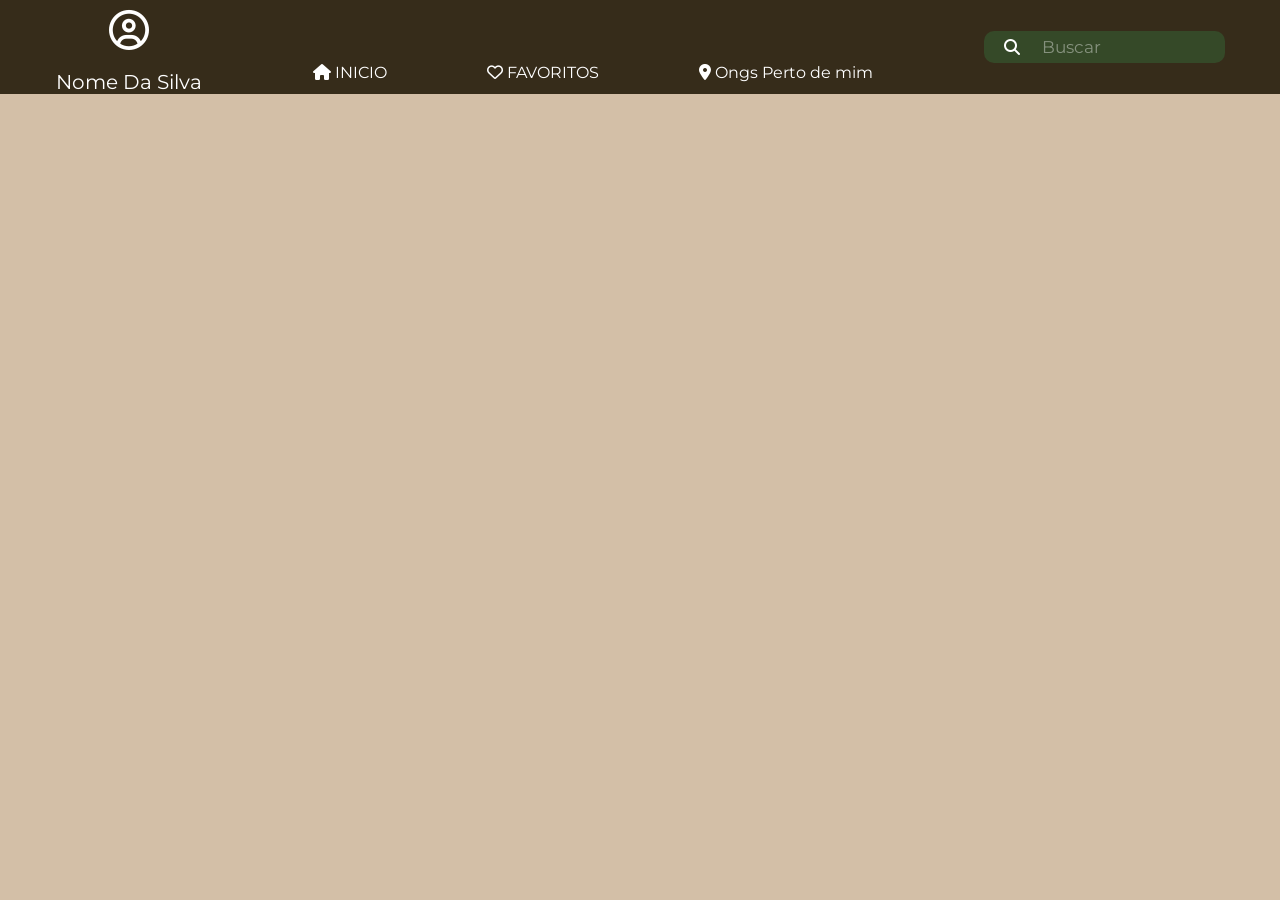
==== Pagina2.html @ 79a98afa ":construction: Feat: Criado a pagina 2 , referenciado e criado o cabecalho" ====
<!DOCTYPE html>
<html lang="Pt-br">
<head>
    <meta charset="UTF-8">
    <meta name="viewport" content="width=device-width, initial-scale=1.0">
    <title>PetMatch</title>
    <link rel="stylesheet" href="style.css">
    <link rel="stylesheet" href="https://cdnjs.cloudflare.com/ajax/libs/font-awesome/6.4.2/css/all.min.css">
   
</head>

<body>
    <header>

        <div class="cabecalho">
            <div class="usuario">
            <i class="fa-regular fa-circle-user"></i>
            <P>Nome Da Silva</P>
            </div>
            <nav>
                <div class="inicio">
                    <i class="fa-solid fa-house"></i>
                    <a href="#">INICIO</a>
                </div>

                <div class="entrar" id="link-entrar" >
                    <i class="fa-regular fa-heart"></i>
                    <a href="#">FAVORITOS</a>
                </div>

                <div class="cadastrar" id="link-cadastrar">
                  <i class="fa-solid fa-location-dot"></i>
                    <a href="#">Ongs Perto de mim</a>
                </div>

            </nav>
            <section class="buscar">
                <i class="fa-solid fa-magnifying-glass"></i>
                <input type="text" name="Busca" id="" placeholder="Buscar">
            </section>
        </div>
    </header>
</body>
</html>
---- style.css ----
@import url('https://fonts.googleapis.com/css2?family=Montserrat:ital,wght@0,100..900;1,100..900&display=swap');
*{
text-decoration: none;
font-family: 'Montserrat', sans-serif;
}

html, body {
  scrollbar-width: none;       /* Firefox */
  -ms-overflow-style: none;    /* IE e Edge antigo */
}

html::-webkit-scrollbar,
body::-webkit-scrollbar {
  display: none;               /* Chrome, Edge, Safari e Opera */
}

body{
    margin:0;
    background-color: #D3BFA7;
    scrollbar-width: none;  
  -ms-overflow-style: none; 
}

/* 1. Trava o scroll da página quando o modal estiver ativo */
body.travar-scroll {
  overflow: hidden;
}

body::-webkit-scrollbar{
  display:none;
}


.cabecalho{
    display: flex;
    align-items: center;
    justify-content: space-around;
    background-color: #362C1A;
    width:100%;
    height:94px;
   
    
}

.cabecalho > nav{
    display:flex;
    justify-content: space-around;
    align-items: center;
    gap:100px;
    color:White;
    margin-top:50px;


}
nav a:hover {
  border-bottom: 2px solid #ffffff; /* cor da linha ao passar o mouse */
    transform: translateY(-5px);
}

a {
   display: inline-block;
  color: white;
  

}

.buscar > input{
   border:none;
   background-color: transparent;
   width:161px;
   height:30px;
   outline: none;
   caret-color: white;
   caret-shape: bar;
 color:white;
 font-size:15Px;
   

}

.buscar > input::placeholder {
    color: rgba(255, 255, 255, 0.4);
    font-size: 17px;
    z-index: 0;
   
}

.buscar{
    background:  rgba(52, 127, 66, 0.35);
    border-radius:10px;
    display:flex;
    align-items: center;
    justify-content: flex-start;
    padding:0 20px;
    gap:20px;
}
.buscar > i{
    color:white;
}

.corpo1 h1{
    display:flex;
    flex-direction: column;
    align-items: center;
    justify-content: space-around;
    color:#1A3627;
    font-size:40px;
    opacity: 0;
     animation: surgindo 1.0s ease-out forwards;
}

.banner{
    color:white;
   background-image:linear-gradient(rgba(0, 0, 0, 0.6), rgba(0, 0, 0, 0.6)),
   url(./img/banner.svg);
   background-size: cover;
  background-position: center;
  background-repeat: no-repeat;
  height:479px;
  display:flex;
  flex-direction:column;
  align-items:flex-start;
 padding:80px;
 gap:30px;
opacity: 0;
  animation: surgindo2 1.5s ease-out 0.8s forwards;
}
.banner p{
 font-size:25px;
 width:40%;
 font-weight:bold;
 opacity: 0;
   animation: surgindo 1.0s ease-out 2.3s forwards;

}
.banner h2{
    font-size:50px;
    font-weight:bold;
    margin-top:-25px;
    margin-left: 73px;
    opacity: 0;
    animation: surgindo 1.0s ease-out 1.6s forwards;
}
 
.txt1{
    display:flex;
    flex-direction:column;
    align-items:center;
    justify-content: space-between;
    padding:20px;
    margin-top:100px;
     animation: surgindo 1.0s ease-out forwards;
     opacity: 0;
 animation: surgirScroll linear both;
  animation-timeline: view();
  animation-range: entry 10% cover 30%;
  
}


.txt1>h2{
    font-size:40px;
      color:#1A3627;
       font-weight: bold;
       
}

.txt1>p{
    font-size:25px;
    color:#1A3627;
    width:900px;
    text-align: center;
    font-weight: bold;
}

.titulo{
    color:#1A3627;
    font-size:25px;
    display:flex;
    align-items: center;
    justify-content: center;
    gap:30px;
    margin-top:150px;
}

.card1{
    display:flex;
    flex-direction: column;
    align-items: center;
    justify-content:center;
    background-color:rgba(26, 54, 39, 1);
    width:233px;
    height:322px;
    padding:30px;
    border-radius:30px;
    color:White;
    font-weight: bold;
    font-size:15px;
}
.cards{
    display:flex;
    justify-content: space-around;
    align-items:center;
    margin-top: 100px;
  margin:50px 170px;
}

.fundo{
    margin-top:-100px;
     background-image: url(./img/fundo.jpg);
     background-size: contain;
  background-color: #D3BFA7;
 background-repeat: repeat;
 height:1300px;
}


.Entrar{
  display:flex;
  flex-direction: column;
  align-items: center;
  padding:20px;
  opacity: 0;
  visibility: hidden;
  pointer-events: none;
  position:fixed;
  inset:0;
  z-index: 10;
  transition: opacity 0.3s ease, visibility 0.3s ease;
}
.Cadastrar{
  display:flex;
  flex-direction: column;
  align-items: center;
  padding:20px;
  opacity: 0;
  visibility: hidden;
  pointer-events: none;
  position:fixed;
  inset:0;
  z-index: 10;
  transition: opacity 0.3s ease, visibility 0.3s ease;
}


.Entrar.ativo{
  opacity: 1;
  visibility: visible;
  pointer-events: auto;

}
.Cadastrar.ativo{
  opacity: 1;
  visibility: visible;
  pointer-events: auto;

}

.popup1{
  background-color:#F7FFFE;
  width:517px;
  height:800px;
  position:fixed;
  z-index: 10;
  border-radius:20px;
  display:flex;
  flex-direction: column;
  justify-content: space-between;
  align-items:center;
  padding:20px;
  margin-top:50px;
  transform: scale(0.9);
  transition: transform 0.3s ease;
  position: relative; /* Mantém o conteúdo estável dentro do modal */

}
.popup2{
  background-color:#F7FFFE;
  width:517px;
  height:800px;
  position:fixed;
  z-index: 10;
  border-radius:20px;
  display:flex;
  flex-direction: column;
  justify-content: space-between;
  align-items:center;
  padding:20px;
  margin-top:50px;
  transform: scale(0.9);
  transition: transform 0.3s ease;
  position: relative; /* Mantém o conteúdo estável dentro do modal */

}
.Nomecadastro{
  display:flex;
  flex-direction:column;
  align-items:center;
  Justify-content:space-around;

}

.tituloEntrar{
  display:flex;
  flex-direction: column;
  align-items: center;
  font-size: 30px;
  font-weight: bold;
  padding:50px;
}
.tituloEntrar i{
  font-size: 80px;
}
.tituloCadastrar{
  display:flex;
  flex-direction: column;
  align-items: center;
  font-size: 20px;
  font-weight: bold;
  
}
.tituloCadastrar i{
  font-size: 50px;
}

.popup1 input{
  width:260px; 
  height:40px;
  border:none;
  background-color: #8B8171;
  border-radius:20px;
  color:white;
  padding: 0 20px;
  font-size:15px;
  border:none;
  
}
.popup2 input{
  width:260px; 
  height:40px;
  border:none;
  background-color: #8B8171;
  border-radius:20px;
  color:white;
  padding: 0 20px;
  font-size:15px;
  border:none;
  
}


.EmailSenha{
  display:flex;
  flex-direction: column;
  align-items: flex-start;
  justify-content: space-evenly;
  gap:80px;
  margin-top:-70px;
}

.EmailSenha label{
  font-weight: bold;
  font-size:20px;
  margin-bottom: -70px;
}

.btnentrar{
  background-color: #F5610A;
  border:none;
  width:231px;
  height: 50px;
  border-radius:20px;
  color:white;
  font-size: 20px;
  font-weight: bold;
}
.btnentrar:hover{
  background-color: #F28C18;
}
.btnCadastrar{
  background-color: #F5610A;
  border:none;
  width:231px;
  height: 50px;
  border-radius:20px;
  color:white;
  font-size: 20px;
  font-weight: bold;
  margin-top:40px;
  
}
.btnCadastrar:hover{
  background-color: #F28C18;
}

.popup1 a{
  color:black;
  font-weight: bold;
  margin-bottom:50px;
}

.popup1 a:hover{
   border-bottom: 2px solid black;
}

/*------------------------------------- Pagina2 -------------------------------------------------*/

.usuario{
  display:flex;
  flex-direction: column;
  align-items: center;
  Margin-top:30px;
  font-size:20px;
  color:white;
}
.usuario i{
  font-size:40px;
}




/*---------- ANIMAÇÕES ----------------*/

@keyframes surgindo {
  from {
    opacity: 0;
    transform: translateY(50px); /* Começa 20px abaixo */
  }
  to {
    opacity: 1;
    transform: translateY(0);    /* Chega na posição original */
  }
}

@keyframes surgindo2{
from {
    opacity: 0;
    transform: translatex(300px); 
  }
  to {
    opacity: 1;
    transform: translatex(0);    
  }


}

@keyframes surgirScroll {
  from {
    opacity: 0;
    transform: translateY(250px);
  }
  to {
    opacity: 1;
    transform: translateY(0);
  }
}
/* ---------------------------------------------
   RESPONSIVIDADE PARA NOTEBOOKS E TELAS MENORES
   --------------------------------------------- */

/* Telas com altura baixa (ex: notebooks de 13", 14" e 15.6") */
@media (max-height: 850px) {
  .popup1 {
    height: 800px;
    overflow-y: auto;
    margin-top: 50px;
    padding: 15px;
    gap: 15px;
  }

  .tituloEntrar {
    padding: 10px;
    font-size: 24px;
  }

  .tituloEntrar i {
    font-size: 50px;
  }

  .EmailSenha {
    margin-top: 0;
    gap: 20px;
  }

  .EmailSenha label {
    margin-bottom: -15px;
  }

  .popup1 a {
    margin-bottom: 15px;
  }
}

/* Telas com largura de tablet e notebook pequeno */
@media (max-width: 1024px) {
  .cabecalho > nav {
    gap: 40px;
  }

  .txt1 > p {
    width: 90%;
  }

  .cards {
    margin: 50px 20px;
    flex-wrap: wrap;
    gap: 30px;
  }

  .banner p {
    width: 60%;
  }
}

/* Celulares e telas até 768px */
@media (max-width: 768px) {
  .cabecalho {
    height: auto;
    padding: 20px 10px;
    flex-direction: column;
    gap: 20px;
  }

  .cabecalho > nav {
    margin-top: 0;
    gap: 20px;
    flex-wrap: wrap;
  }

  .banner {
    padding: 40px 20px;
    height: auto;
  }

  .banner h2 {
    margin-left: 0;
    font-size: 32px;
  }

  .banner p {
    width: 100%;
    font-size: 18px;
  }

  .popup1 {
    width: 90%;
    height: auto;
    max-height: 85vh;
    overflow-y: auto;
  }

  .cards {
    flex-direction: column;
  }
}
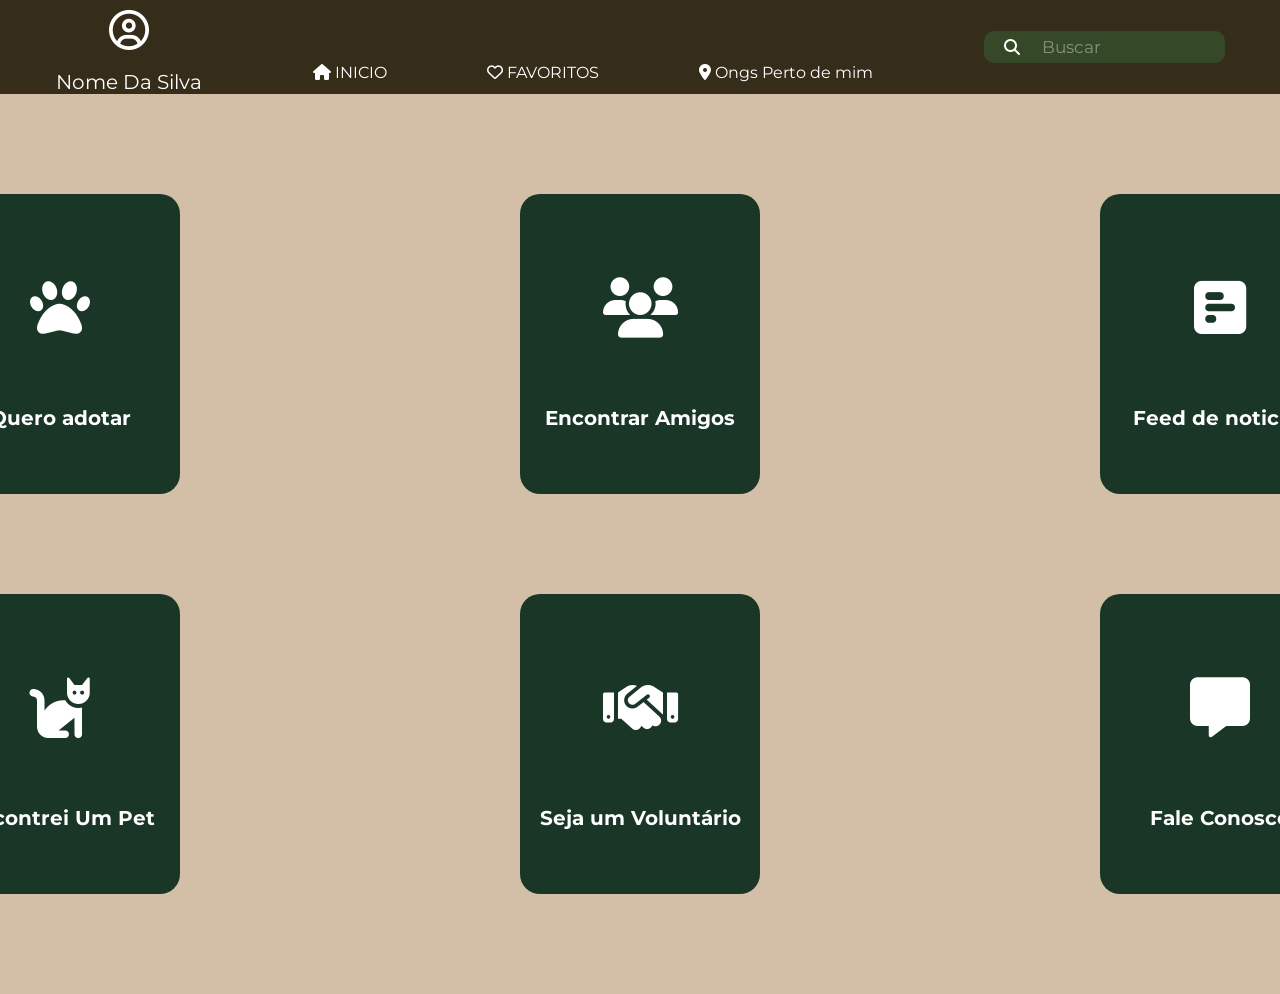
==== commit c4c00a36: ":construction: Feat: cards pagina 2 criados" ====
--- a/Pagina2.html
+++ b/Pagina2.html
@@ -40,5 +40,42 @@
             </section>
         </div>
     </header>
+ <section class="Principal">
+    <div class="grupo1">
+    <div class="cards">
+        <i class="fa-solid fa-paw"></i>
+    <P>Quero adotar</P>
+    </div>
+    <div class="cards">
+        <i class="fa-solid fa-users"></i>
+    <P>Encontrar Amigos</P>
+    </div>
+    <div class="cards">
+        <i class="fa-solid fa-square-poll-horizontal"></i>
+    <P>Feed de noticias</P>
+    </div>
+    </div>
+
+    <div class="grupo2">
+    <div class="cards">
+      <i class="fa-solid fa-cat"></i>
+    <P>Encontrei Um Pet</P>
+    </div>
+    <div class="cards">
+      <i class="fa-solid fa-handshake"></i>
+    <P>Seja um Voluntário</P>
+    </div>
+    <div class="cards">
+        <i class="fa-solid fa-message"></i>
+    <P>Fale Conosco</P>
+    </div>
+    </div>
+
+
+
+
+
+ </section>
+
 </body>
 </html>
--- a/style.css
+++ b/style.css
@@ -417,8 +417,42 @@
   font-size:40px;
 }
 
-
-
+.cards{
+  width:240px;
+  height:300px;
+  background-color: #1A3627;
+  font-size:15px;
+  font-weight: bold;
+ color:white;
+ border-radius:20px;
+ display:flex;
+ flex-direction:column;
+ align-items: center;
+ justify-content: space-around;
+ font-size:20px;
+ 
+}
+
+.cards i{
+  font-size:60px;
+  margin-top:60px;
+}
+ .cards p{
+  margin-bottom: 40px;
+ }
+
+.Principal{
+  display:flex;
+  flex-direction:column;
+  align-items:center;
+  justify-content:center;
+padding:50px;
+}
+.grupo1,.grupo2{
+ display:grid;
+ grid-template-columns: repeat(3,1fr);
+ 
+}
 
 /*---------- ANIMAÇÕES ----------------*/
 
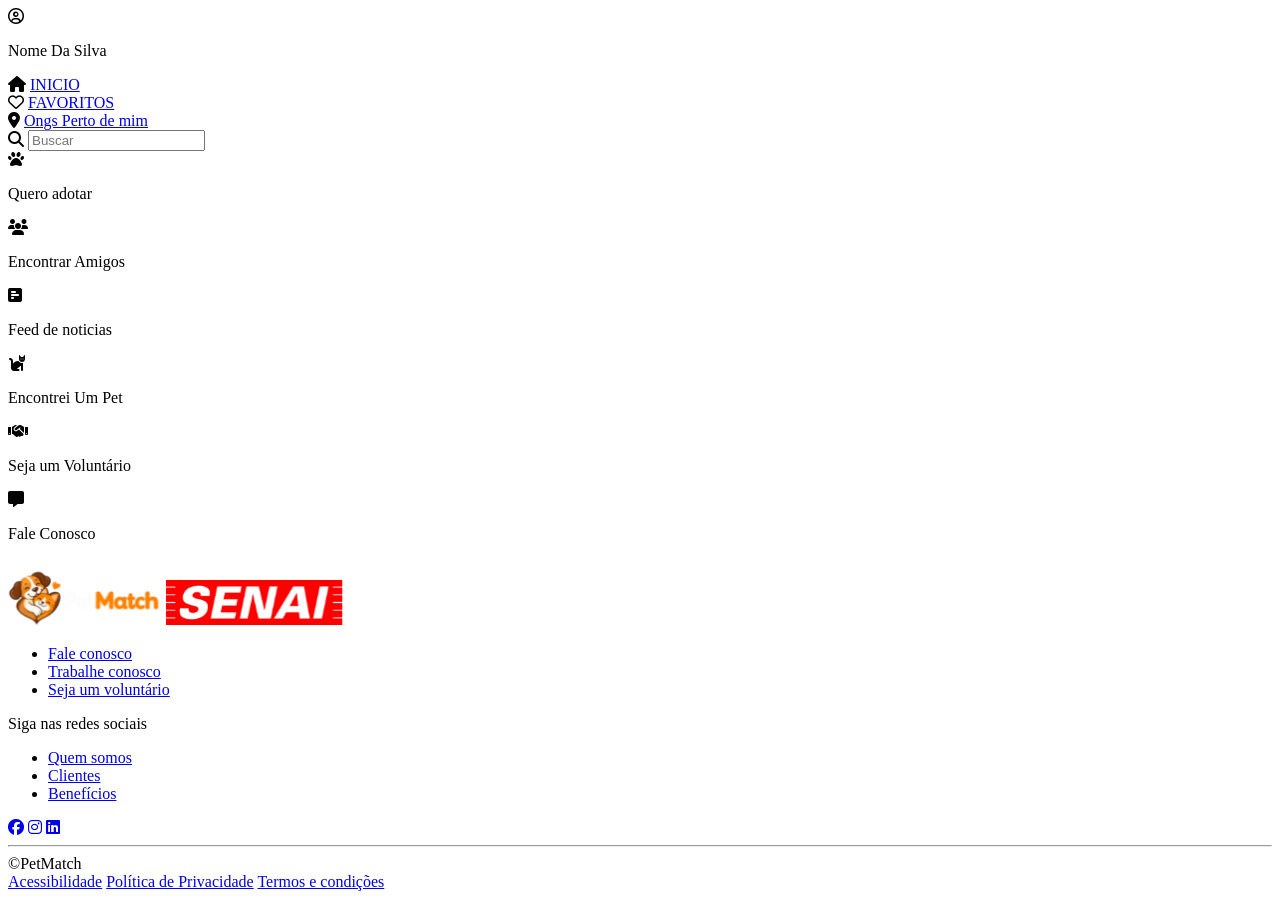
==== commit e5ead060: "Projeto finalizado" ====
--- a/Pagina2.html
+++ b/Pagina2.html
@@ -4,12 +4,14 @@
     <meta charset="UTF-8">
     <meta name="viewport" content="width=device-width, initial-scale=1.0">
     <title>PetMatch</title>
-    <link rel="stylesheet" href="style.css">
+    <link rel="stylesheet" href="Style.css">
+   
     <link rel="stylesheet" href="https://cdnjs.cloudflare.com/ajax/libs/font-awesome/6.4.2/css/all.min.css">
    
 </head>
 
 <body>
+    
     <header>
 
         <div class="cabecalho">
@@ -20,7 +22,7 @@
             <nav>
                 <div class="inicio">
                     <i class="fa-solid fa-house"></i>
-                    <a href="#">INICIO</a>
+                    <a href="index.html">INICIO</a>
                 </div>
 
                 <div class="entrar" id="link-entrar" >
@@ -42,40 +44,83 @@
     </header>
  <section class="Principal">
     <div class="grupo1">
-    <div class="cards">
+    <div class="cardsPg2">
         <i class="fa-solid fa-paw"></i>
     <P>Quero adotar</P>
     </div>
-    <div class="cards">
+    <div class="cardsPg2">
         <i class="fa-solid fa-users"></i>
     <P>Encontrar Amigos</P>
     </div>
-    <div class="cards">
+    <div class="cardsPg2">
         <i class="fa-solid fa-square-poll-horizontal"></i>
     <P>Feed de noticias</P>
     </div>
     </div>
 
     <div class="grupo2">
-    <div class="cards">
+    <div class="cardsPg2">
       <i class="fa-solid fa-cat"></i>
     <P>Encontrei Um Pet</P>
     </div>
-    <div class="cards">
+    <div class="cardsPg2">
       <i class="fa-solid fa-handshake"></i>
     <P>Seja um Voluntário</P>
     </div>
-    <div class="cards">
+    <div class="cardsPg2">
         <i class="fa-solid fa-message"></i>
     <P>Fale Conosco</P>
     </div>
     </div>
 
+ </section>
+ 
+    <footer class="rodape">
+  <div class="rodape-superior">
+    <!-- Logótipos da esquerda -->
+    <div class="rodape-logos">
+       <img src="img/Rectangle 28.svg" alt="" id="img-cabecalho">
+      <img src="img/SENAI_São_Paulo_logo 1.svg" alt="SENAI" class="logo-senai">
+    </div>
 
+    <!-- Coluna central -->
+    <div class="rodape-coluna">
+      <ul class="rodape-links">
+        <li><a href="#">Fale conosco</a></li>
+        <li><a href="#">Trabalhe conosco</a></li>
+        <li><a href="#">Seja um voluntário</a></li>
+      </ul>
+      <span class="titulo-sociais">Siga nas redes sociais</span>
+    </div>
 
+    <!-- Coluna da direita -->
+    <div class="rodape-coluna">
+      <ul class="rodape-links">
+        <li><a href="#">Quem somos</a></li>
+        <li><a href="#">Clientes</a></li>
+        <li><a href="#">Benefícios</a></li>
+      </ul>
+      <div class="redes-sociais">
+        <a href="#" aria-label="Facebook"><i class="fa-brands fa-facebook"></i></a>
+        <a href="#" aria-label="Instagram"><i class="fa-brands fa-instagram"></i></a>
+        <a href="#" aria-label="LinkedIn"><i class="fa-brands fa-linkedin"></i></a>
+      </div>
+    </div>
+  </div>
 
+  <hr class="rodape-divisor">
 
- </section>
+  <!-- Faixa inferior -->
+  <div class="rodape-inferior">
+    <span class="copyright">©PetMatch</span>
+    <div class="links-legais">
+      <a href="#">Acessibilidade</a>
+      <a href="#">Política de Privacidade</a>
+      <a href="#">Termos e condições</a>
+    </div>
+  </div>
+
+ </footer>
 
 </body>
 </html>
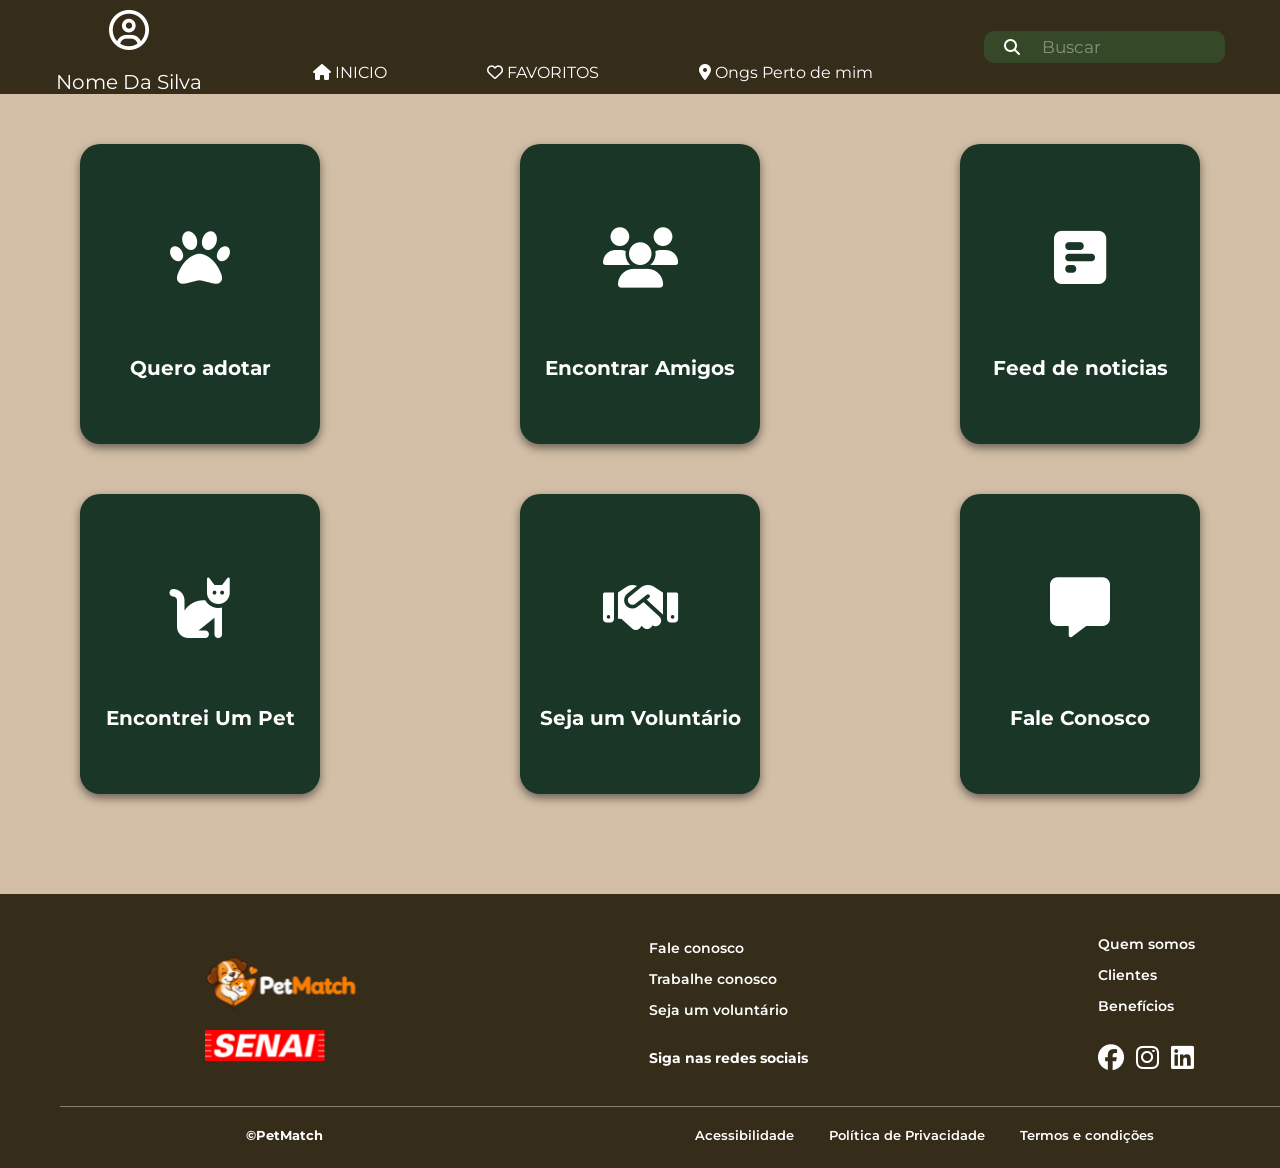
==== commit 2511d49d: "Resolvendo" ====
--- a/Pagina2.html
+++ b/Pagina2.html
@@ -1,10 +1,10 @@
 <!DOCTYPE html>
-<html lang="Pt-br">
+<html lang="pt-br">
 <head>
     <meta charset="UTF-8">
     <meta name="viewport" content="width=device-width, initial-scale=1.0">
     <title>PetMatch</title>
-    <link rel="stylesheet" href="Style.css">
+    <link rel="stylesheet" href="style.css">
    
     <link rel="stylesheet" href="https://cdnjs.cloudflare.com/ajax/libs/font-awesome/6.4.2/css/all.min.css">
    
--- a/style.css
+++ b/style.css
@@ -0,0 +1,826 @@
+@import url('https://fonts.googleapis.com/css2?family=Montserrat:ital,wght@0,100..900;1,100..900&display=swap');
+*{
+text-decoration: none;
+font-family: 'Montserrat', sans-serif;
+}
+.container {
+  width: 100%;
+  max-width: 1200px; /* Trava a largura máxima aqui (pode ser 1280px ou 1440px) */
+  margin: 0 auto;    /* Centraliza o bloco perfeitamente no meio da tela */
+  padding: 0 20px;   /* Evita colar nas bordas laterais */
+}
+
+html, body {
+  scrollbar-width: none;       /* Firefox */
+  -ms-overflow-style: none;    /* IE e Edge antigo */
+}
+
+html::-webkit-scrollbar,
+body::-webkit-scrollbar {
+  display: none;               /* Chrome, Edge, Safari e Opera */
+}
+
+body{
+    margin:0;
+    background-color: #D3BFA7;
+    scrollbar-width: none;  
+  -ms-overflow-style: none; 
+}
+
+/* 1. Trava o scroll da página quando o modal estiver ativo */
+body.travar-scroll {
+  overflow: hidden;
+}
+
+body::-webkit-scrollbar{
+  display:none;
+}
+
+
+.cabecalho{
+    display: flex;
+    align-items: center;
+    justify-content: space-around;
+    background-color: #362C1A;
+    width:100%;
+    height:94px;
+   
+    
+}
+
+.cabecalho > nav{
+    display:flex;
+    justify-content: space-around;
+    align-items: center;
+    gap:100px;
+    color:White;
+    margin-top:50px;
+
+
+}
+nav a:hover {
+  border-bottom: 2px solid #ffffff; /* cor da linha ao passar o mouse */
+    transform: translateY(-5px);
+}
+
+a {
+   display: inline-block;
+  color: white;
+  
+
+}
+
+.buscar > input{
+   border:none;
+   background-color: transparent;
+   width:161px;
+   height:30px;
+   outline: none;
+   caret-color: white;
+   caret-shape: bar;
+ color:white;
+ font-size:15Px;
+   
+
+}
+
+.buscar > input::placeholder {
+    color: rgba(255, 255, 255, 0.4);
+    font-size: 17px;
+    z-index: 0;
+   
+}
+
+.buscar{
+    background:  rgba(52, 127, 66, 0.35);
+    border-radius:10px;
+    display:flex;
+    align-items: center;
+    justify-content: flex-start;
+    padding:0 20px;
+    gap:20px;
+}
+.buscar > i{
+    color:white;
+}
+
+.corpo1 h1{
+    display:flex;
+    flex-direction: column;
+    align-items: center;
+    justify-content: space-around;
+    color:#1A3627;
+    font-size:40px;
+    opacity: 0;
+     animation: surgindo 1.0s ease-out forwards;
+}
+
+.banner{
+    color:white;
+   background-image:linear-gradient(rgba(0, 0, 0, 0.6), rgba(0, 0, 0, 0.6)),
+   url(./img/banner.svg);
+   background-size: cover;
+  background-position: center;
+  background-repeat: no-repeat;
+  height:479px;
+  display:flex;
+  flex-direction:column;
+  align-items:flex-start;
+ padding:80px;
+ gap:30px;
+opacity: 0;
+  animation: surgindo2 1.5s ease-out 0.8s forwards;
+}
+.banner p{
+ font-size:25px;
+ width:40%;
+ font-weight:bold;
+ opacity: 0;
+   animation: surgindo 1.0s ease-out 2.3s forwards;
+
+}
+.banner h2{
+    font-size:50px;
+    font-weight:bold;
+    margin-top:-25px;
+    margin-left: 73px;
+    opacity: 0;
+    animation: surgindo 1.0s ease-out 1.6s forwards;
+}
+ 
+.txt1{
+    display:flex;
+    flex-direction:column;
+    align-items:center;
+    justify-content: space-between;
+    padding:20px;
+    margin-top:100px;
+     animation: surgindo 1.0s ease-out forwards;
+     opacity: 0;
+ animation: surgirScroll linear both;
+  animation-timeline: view();
+  animation-range: entry 10% cover 30%;
+  
+}
+
+
+.txt1>h2{
+    font-size:40px;
+      color:#1A3627;
+       font-weight: bold;
+       
+}
+
+.txt1>p{
+    font-size:25px;
+    color:#1A3627;
+    width:900px;
+    text-align: center;
+    font-weight: bold;
+}
+
+.titulo{
+    color:#1A3627;
+    font-size:25px;
+    display:flex;
+    align-items: center;
+    justify-content: center;
+    gap:30px;
+    margin-top:150px;
+}
+
+.card1{
+    display:flex;
+    flex-direction: column;
+    align-items: center;
+    justify-content:center;
+    background-color:rgba(26, 54, 39, 1);
+    width:233px;
+    height:322px;
+    padding:30px;
+    border-radius:30px;
+    color:White;
+    font-weight: bold;
+    font-size:15px;
+}
+.cards{
+    display:flex;
+    justify-content: space-around;
+    align-items:center;
+    margin-top: 100px;
+  margin:50px 170px;
+}
+
+.fundo{
+    margin-top:-100px;
+     background-image: url(./img/fundo.jpg);
+     background-size: contain;
+  background-color: #D3BFA7;
+ background-repeat: repeat;
+ height:1300px;
+  height: auto !important;     /* Remove a trava de 1300px */
+  min-height: 100vh;           /* Garante que ocupe ao menos a tela toda se tiver pouco conteúdo */
+  padding-bottom: 80px;        /* Dá um respiro antes do rodapé */
+  overflow: hidden;            /* Evita vazamentos de margem */
+}
+
+.Entrar{
+  display:flex;
+  flex-direction: column;
+  align-items: center;
+  padding:20px;
+  opacity: 0;
+  visibility: hidden;
+  pointer-events: none;
+  position:fixed;
+  inset:0;
+  z-index: 10;
+  transition: opacity 0.3s ease, visibility 0.3s ease;
+}
+.Cadastrar{
+  display:flex;
+  flex-direction: column;
+  align-items: center;
+  padding:20px;
+  opacity: 0;
+  visibility: hidden;
+  pointer-events: none;
+  position:fixed;
+  inset:0;
+  z-index: 10;
+  transition: opacity 0.3s ease, visibility 0.3s ease;
+}
+
+
+.Entrar.ativo{
+  opacity: 1;
+  visibility: visible;
+  pointer-events: auto;
+
+}
+.Cadastrar.ativo{
+  opacity: 1;
+  visibility: visible;
+  pointer-events: auto;
+
+}
+
+.popup1{
+  background-color:#F7FFFE;
+  width:517px;
+  height:800px;
+  position:fixed;
+  z-index: 10;
+  border-radius:20px;
+  display:flex;
+  flex-direction: column;
+  justify-content: space-between;
+  align-items:center;
+  padding:20px;
+  margin-top:50px;
+  transform: scale(0.9);
+  transition: transform 0.3s ease;
+  position: relative; /* Mantém o conteúdo estável dentro do modal */
+
+}
+.popup2{
+  background-color:#F7FFFE;
+  width:517px;
+  height:800px;
+  position:fixed;
+  z-index: 10;
+  border-radius:20px;
+  display:flex;
+  flex-direction: column;
+  justify-content: space-between;
+  align-items:center;
+  padding:20px;
+  margin-top:50px;
+  transform: scale(0.9);
+  transition: transform 0.3s ease;
+  position: relative; /* Mantém o conteúdo estável dentro do modal */
+
+}
+.Nomecadastro{
+  display:flex;
+  flex-direction:column;
+  align-items:center;
+  Justify-content:space-around;
+
+}
+
+.tituloEntrar{
+  display:flex;
+  flex-direction: column;
+  align-items: center;
+  font-size: 30px;
+  font-weight: bold;
+  padding:50px;
+}
+.tituloEntrar i{
+  font-size: 80px;
+}
+.tituloCadastrar{
+  display:flex;
+  flex-direction: column;
+  align-items: center;
+  font-size: 20px;
+  font-weight: bold;
+  
+}
+.tituloCadastrar i{
+  font-size: 50px;
+}
+
+.popup1 input{
+  width:260px; 
+  height:40px;
+  border:none;
+  background-color: #8B8171;
+  border-radius:20px;
+  color:white;
+  padding: 0 20px;
+  font-size:15px;
+  border:none;
+  
+}
+.popup2 input{
+  width:260px; 
+  height:40px;
+  border:none;
+  background-color: #8B8171;
+  border-radius:20px;
+  color:white;
+  padding: 0 20px;
+  font-size:15px;
+  border:none;
+  
+}
+
+
+.EmailSenha{
+  display:flex;
+  flex-direction: column;
+  align-items: flex-start;
+  justify-content: space-evenly;
+  gap:80px;
+  margin-top:-70px;
+}
+
+.EmailSenha label{
+  font-weight: bold;
+  font-size:20px;
+  margin-bottom: -70px;
+}
+
+.btnentrar{
+  background-color: #F5610A;
+  border:none;
+  width:231px;
+  height: 50px;
+  border-radius:20px;
+  color:white;
+  font-size: 20px;
+  font-weight: bold;
+}
+.btnentrar:hover{
+  background-color: #F28C18;
+}
+.btnCadastrar{
+  background-color: #F5610A;
+  border:none;
+  width:231px;
+  height: 50px;
+  border-radius:20px;
+  color:white;
+  font-size: 20px;
+  font-weight: bold;
+  margin-top:40px;
+  
+}
+.btnCadastrar:hover{
+  background-color: #F28C18;
+}
+
+.popup1 a{
+  color:black;
+  font-weight: bold;
+  margin-bottom:50px;
+}
+
+.popup1 a:hover{
+   border-bottom: 2px solid black;
+}
+
+/*------------------------------------- Pagina2 -------------------------------------------------*/
+
+.usuario{
+  display:flex;
+  flex-direction: column;
+  align-items: center;
+  Margin-top:30px;
+  font-size:20px;
+  color:white;
+}
+.usuario i{
+  font-size:40px;
+}
+
+.cardsPg2{
+  width:240px;
+  height:300px;
+  background-color: #1A3627;
+  font-size:15px;
+  font-weight: bold;
+ color:white;
+ border-radius:20px;
+ display:flex;
+ flex-direction:column;
+ align-items: center;
+ justify-content: space-around;
+ font-size:20px;
+ box-shadow: 0px 4px 10px 0px rgba(0, 0, 0, 0.50);
+ cursor:pointer;
+ 
+}
+.cardsPg2:hover{
+  transform:translateY(-20px);
+}
+
+.cardsPg2 i{
+  font-size:60px;
+  margin-top:60px;
+}
+ .cardsPg2 p{
+  margin-bottom: 40px;
+ }
+
+.Principal{
+  display:flex;
+  flex-direction:column;
+  align-items:center;
+  justify-content:space-between;
+   padding:50px;
+
+}
+.grupo1,.grupo2{
+ display:grid;
+ grid-template-columns: repeat(3,1fr);
+gap:200px;
+margin-bottom: 50px;;
+}
+
+/* ===================================================
+   RODAPÉ (FOOTER)
+   =================================================== */
+
+.rodape {
+  background-color: #362C1A; /* Mesmo tom escuro do teu cabeçalho */
+  color: #FFFFFF;
+  padding: 40px 60px 25px;
+  font-family: 'Montserrat', sans-serif;
+   position: relative;
+  clear: both;
+  width: 100%;
+}
+
+.rodape a {
+  color: #FFFFFF;
+  text-decoration: none;
+  font-weight: 600;
+  font-size: 14px;
+  transition: opacity 0.2s ease;
+}
+
+.rodape a:hover {
+  opacity: 0.8;
+}
+
+.rodape-superior {
+  display: flex;
+  justify-content: space-around;
+  align-items: center;
+
+}
+
+/* Coluna de Logos */
+.rodape-logos {
+  display: flex;
+  flex-direction: column;
+  gap: 20px;
+  min-width: 140px;
+}
+
+.logo-petmatch {
+  max-width: 130px;
+  height: auto;
+}
+
+.logo-senai {
+  max-width: 120px;
+  height: auto;
+}
+
+/* Colunas de Conteúdo */
+.rodape-coluna {
+  display: flex;
+  flex-direction: column;
+  gap: 30px;
+}
+
+.rodape-links {
+  list-style: none;
+  padding: 0;
+  margin: 0;
+  display: flex;
+  flex-direction: column;
+  gap: 12px;
+}
+
+.titulo-sociais {
+  font-size: 14px;
+  font-weight: 700;
+}
+
+.redes-sociais {
+  display: flex;
+  align-items: center;
+  gap: 12px;
+}
+
+.redes-sociais a {
+  font-size: 26px;
+  display: inline-flex;
+  align-items: center;
+  justify-content: center;
+}
+
+/* Linha divisória horizontal */
+.rodape-divisor {
+  border: none;
+  border-top: 1px solid rgba(255, 255, 255, 0.4);
+  margin: 35px 0 20px;
+}
+
+/* Faixa inferior */
+.rodape-inferior {
+  display: flex;
+  justify-content: space-around;
+  align-items: center;
+  font-size: 13px;
+  
+}
+
+.copyright {
+  font-weight: 700;
+  font-size: 13px;
+}
+
+.links-legais {
+  display: flex;
+  gap: 35px;
+  
+}
+
+.links-legais a {
+  font-size: 13px;
+  font-weight: 600;
+
+}
+
+/* Responsividade do Rodapé */
+@media (max-width: 768px) {
+  .rodape {
+    padding: 30px 20px 20px;
+  }
+
+  .rodape-superior {
+    flex-direction: column;
+    gap: 30px;
+  }
+
+  .rodape-coluna {
+    gap: 15px;
+  }
+
+  .rodape-inferior {
+    flex-direction: column;
+    align-items: flex-start;
+    gap: 15px;
+  }
+
+  .links-legais {
+    flex-direction: column;
+    gap: 10px;
+  }
+}
+
+/*---------- ANIMAÇÕES ----------------*/
+
+@keyframes surgindo {
+  from {
+    opacity: 0;
+    transform: translateY(50px); /* Começa 20px abaixo */
+  }
+  to {
+    opacity: 1;
+    transform: translateY(0);    /* Chega na posição original */
+  }
+}
+
+@keyframes surgindo2{
+from {
+    opacity: 0;
+    transform: translatex(300px); 
+  }
+  to {
+    opacity: 1;
+    transform: translatex(0);    
+  }
+
+
+}
+
+@keyframes surgirScroll {
+  from {
+    opacity: 0;
+    transform: translateY(250px);
+  }
+  to {
+    opacity: 1;
+    transform: translateY(0);
+  }
+}
+/* ---------------------------------------------
+   RESPONSIVIDADE PARA NOTEBOOKS E TELAS MENORES
+   --------------------------------------------- */
+
+/* Telas com altura baixa (ex: notebooks de 13", 14" e 15.6") */
+@media (max-height: 850px) {
+  .popup1 {
+    height: 800px;
+    overflow-y: auto;
+    margin-top: 50px;
+    padding: 15px;
+    gap: 15px;
+  }
+
+  .tituloEntrar {
+    padding: 10px;
+    font-size: 24px;
+  }
+
+  .tituloEntrar i {
+    font-size: 50px;
+  }
+
+  .EmailSenha {
+    margin-top: 0;
+    gap: 20px;
+  }
+
+  .EmailSenha label {
+    margin-bottom: -15px;
+  }
+
+  .popup1 a {
+    margin-bottom: 15px;
+  }
+}
+
+/* Telas com largura de tablet e notebook pequeno */
+@media (max-width: 1024px) {
+  .cabecalho > nav {
+    gap: 40px;
+  }
+
+  .txt1 > p {
+    width: 90%;
+  }
+
+  .cards {
+    margin: 50px 20px;
+    flex-wrap: wrap;
+    gap: 30px;
+  }
+
+  .banner p {
+    width: 60%;
+  }
+}
+
+/* Celulares e telas até 768px */
+@media (max-width: 768px) {
+  .cabecalho {
+    height: auto;
+    padding: 20px 10px;
+    flex-direction: column;
+    gap: 20px;
+  }
+
+  .cabecalho > nav {
+    margin-top: 0;
+    gap: 20px;
+    flex-wrap: wrap;
+  }
+
+  .banner {
+    padding: 40px 20px;
+    height: auto;
+  }
+
+  .banner h2 {
+    margin-left: 0;
+    font-size: 32px;
+  }
+
+  .banner p {
+    width: 100%;
+    font-size: 18px;
+  }
+
+  .popup1 {
+    width: 90%;
+    height: auto;
+    max-height: 85vh;
+    overflow-y: auto;
+  }
+
+  .cards {
+    flex-direction: column;
+  }
+}
+
+/* ===================================================
+   RESPONSIVIDADE: PAGINA 2
+   =================================================== */
+
+/* 1. Telas Médias e Notebooks (até 1200px) */
+/* Reduz o gap gigante de 200px para caber sem quebrar a tela */
+@media (max-width: 1200px) {
+  .Principal {
+    padding: 30px 20px;
+  }
+
+  .grupo1,
+  .grupo2 {
+    gap: 40px;
+    margin-bottom: 40px;
+  }
+}
+
+/* 2. Tablets (até 900px) - passa de 3 colunas para 2 colunas */
+@media (max-width: 900px) {
+  .grupo1,
+  .grupo2 {
+    grid-template-columns: repeat(2, 1fr);
+    gap: 30px;
+  }
+}
+
+/* 3. Celulares e Telas Menores (até 600px) - 100% UM EMBAIXO DO OUTRO */
+@media (max-width: 600px) {
+  .Principal {
+    padding: 20px 15px;
+  }
+
+  .usuario {
+    margin-top: 20px;
+    font-size: 18px;
+  }
+
+  .usuario i {
+    font-size: 32px;
+  }
+
+  /* Força 1 coluna única: todos os cards empilhados na vertical */
+  .grupo1,
+  .grupo2 {
+    grid-template-columns: 1fr;
+    gap: 25px;
+    margin-bottom: 25px;
+    width: 100%;
+    justify-items: center;
+  }
+
+  .cardsPg2 {
+    width: 100%;
+    max-width: 260px;
+    height: 280px;
+  }
+
+  .cardsPg2 i {
+    font-size: 50px;
+    margin-top: 40px;
+  }
+
+  .cardsPg2 p {
+    margin-bottom: 30px;
+    font-size: 18px;
+  }
+
+  /* Suaviza o hover no mobile para não travar o clique */
+  .cardsPg2:hover {
+    transform: translateY(-8px);
+  }
+}
